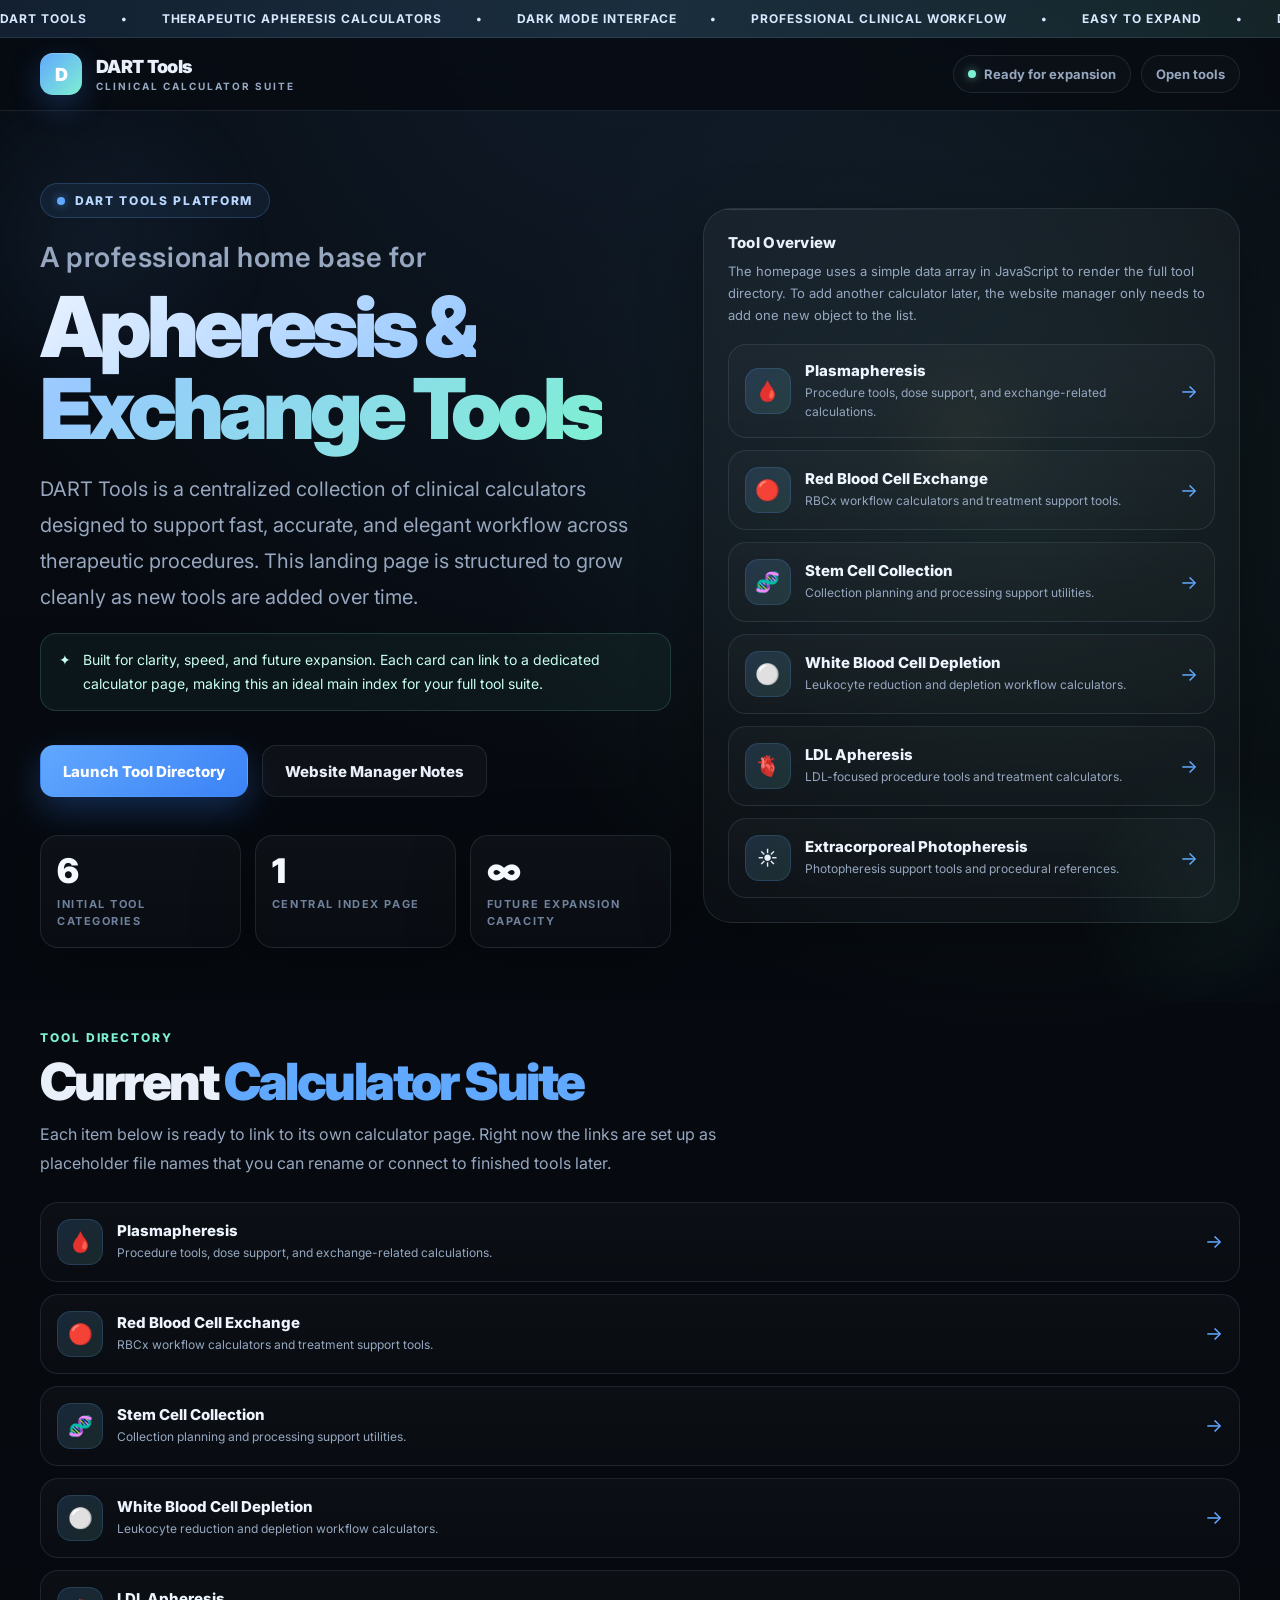
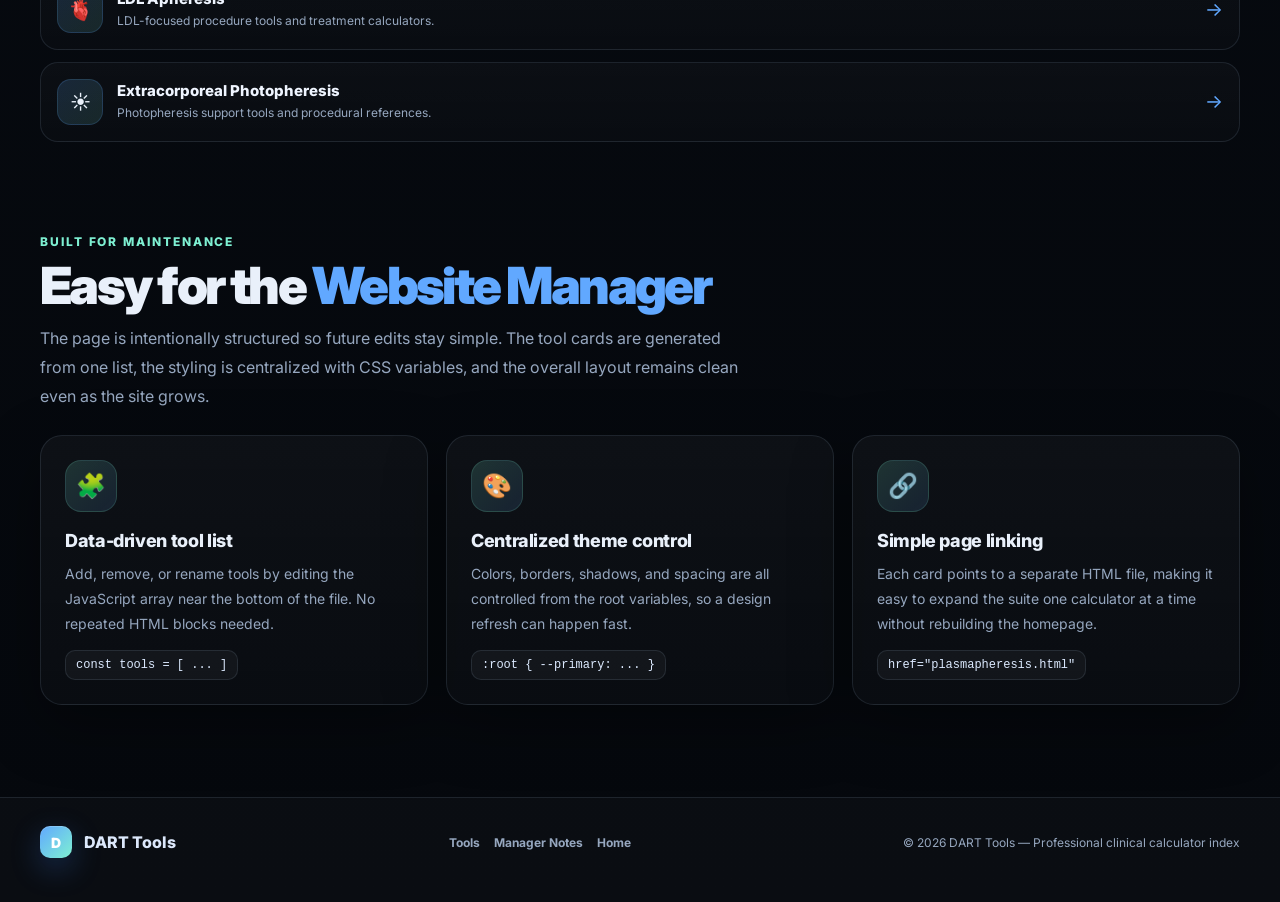
==== index.html @ 95e0b387 "Update index.html" ====
<!DOCTYPE html>
<html lang="en" data-theme="dark">
<head>
  <meta charset="UTF-8" />
  <meta name="viewport" content="width=device-width, initial-scale=1.0" />
  <title>DART Tools</title>
  <link rel="preconnect" href="https://fonts.googleapis.com">
  <link rel="preconnect" href="https://fonts.gstatic.com" crossorigin>
  <link href="https://fonts.googleapis.com/css2?family=Inter:wght@300;400;500;600;700;800;900&display=swap" rel="stylesheet">
  <style>
    :root{
      --bg:#070b11;
      --bg2:#0c121b;
      --bg3:#101926;
      --card:#111a27;
      --card2:#0f1722;
      --border:rgba(149, 173, 205, .14);
      --border-strong:rgba(122, 162, 255, .28);
      --text:#e9f0fa;
      --muted:#96a7bf;
      --muted-2:#6f819c;
      --primary:#61a8ff;
      --primary-2:#3b82f6;
      --accent:#7ef0d2;
      --accent-2:#3dd9b4;
      --gold:#cfa95f;
      --danger:#ff7c7c;
      --shadow:0 20px 60px rgba(0,0,0,.35);
      --radius:22px;
      --radius-sm:14px;
      --nav-bg:rgba(7,11,17,.78);
      --grid:rgba(255,255,255,.03);
    }

    *{box-sizing:border-box;margin:0;padding:0}
    html{scroll-behavior:smooth}
    body{
      font-family:'Inter',sans-serif;
      background:
        radial-gradient(circle at top, rgba(97,168,255,.10), transparent 30%),
        radial-gradient(circle at 80% 20%, rgba(126,240,210,.08), transparent 24%),
        linear-gradient(180deg, var(--bg), #05080d 100%);
      color:var(--text);
      -webkit-font-smoothing:antialiased;
      overflow-x:hidden;
    }

    body::before{
      content:"";
      position:fixed;
      inset:0;
      pointer-events:none;
      background:
        linear-gradient(var(--grid) 1px, transparent 1px),
        linear-gradient(90deg, var(--grid) 1px, transparent 1px);
      background-size:40px 40px;
      mask-image:linear-gradient(to bottom, rgba(0,0,0,.35), transparent 80%);
      opacity:.45;
    }

    a{text-decoration:none;color:inherit}
    .container{width:min(1200px, calc(100% - 40px)); margin:0 auto}

    .scroll-progress{
      position:fixed; top:0; left:0; right:0; height:3px; z-index:999;
      background:transparent;
    }
    .scroll-fill{
      height:100%; width:0%;
      background:linear-gradient(90deg, var(--accent), var(--primary), var(--gold));
      box-shadow:0 0 18px rgba(97,168,255,.45);
    }

    .ticker{
      position:relative;
      overflow:hidden;
      border-bottom:1px solid var(--border);
      background:linear-gradient(90deg, rgba(97,168,255,.12), rgba(126,240,210,.10));
    }
    .ticker-inner{
      display:flex;
      gap:34px;
      white-space:nowrap;
      padding:11px 0;
      width:max-content;
      animation:ticker 34s linear infinite;
      font-size:12px;
      font-weight:700;
      letter-spacing:.08em;
      text-transform:uppercase;
      color:#d8e8ff;
    }
    @keyframes ticker{
      from{transform:translateX(0)}
      to{transform:translateX(-50%)}
    }

    nav{
      position:sticky;
      top:0;
      z-index:200;
      backdrop-filter:blur(18px);
      background:var(--nav-bg);
      border-bottom:1px solid var(--border);
    }
    .nav-inner{
      min-height:72px;
      display:flex;
      align-items:center;
      justify-content:space-between;
      gap:20px;
    }
    .brand{
      display:flex;
      align-items:center;
      gap:14px;
    }
    .brand-mark{
      width:42px; height:42px;
      border-radius:13px;
      display:grid;
      place-items:center;
      font-size:18px;
      font-weight:900;
      color:white;
      background:
        linear-gradient(135deg, var(--primary), var(--accent));
      box-shadow:
        inset 0 1px 0 rgba(255,255,255,.2),
        0 10px 30px rgba(59,130,246,.28);
    }
    .brand-text{
      display:flex;
      flex-direction:column;
      gap:3px;
    }
    .brand-title{
      font-size:18px;
      font-weight:900;
      letter-spacing:-.03em;
    }
    .brand-sub{
      font-size:10px;
      text-transform:uppercase;
      letter-spacing:.20em;
      color:var(--muted);
      font-weight:700;
    }

    .nav-right{
      display:flex;
      align-items:center;
      gap:10px;
      flex-wrap:wrap;
      justify-content:flex-end;
    }
    .status-pill, .ghost-pill{
      display:inline-flex;
      align-items:center;
      gap:8px;
      padding:10px 14px;
      border-radius:999px;
      border:1px solid var(--border);
      background:rgba(255,255,255,.02);
      color:var(--muted);
      font-size:13px;
      font-weight:700;
    }
    .status-dot{
      width:8px; height:8px; border-radius:50%;
      background:var(--accent);
      box-shadow:0 0 10px rgba(126,240,210,.6);
      animation:pulse 2s infinite;
    }
    @keyframes pulse{
      0%,100%{transform:scale(1); opacity:1}
      50%{transform:scale(.75); opacity:.5}
    }

    .hero{
      position:relative;
      min-height:calc(100vh - 76px);
      display:flex;
      align-items:center;
      padding:72px 0 54px;
      overflow:hidden;
    }

    .orbs{
      position:absolute;
      inset:0;
      pointer-events:none;
      overflow:hidden;
    }
    .orb{
      position:absolute;
      border-radius:50%;
      filter:blur(10px);
      opacity:.36;
      animation:float 10s ease-in-out infinite;
    }
    .orb-1{
      width:380px;height:380px;
      background:radial-gradient(circle, rgba(97,168,255,.22), transparent 68%);
      top:-60px; left:-100px;
    }
    .orb-2{
      width:300px;height:300px;
      background:radial-gradient(circle, rgba(126,240,210,.18), transparent 70%);
      bottom:-50px; right:-80px;
      animation-delay:-2s;
    }
    .orb-3{
      width:220px;height:220px;
      background:radial-gradient(circle, rgba(207,169,95,.16), transparent 70%);
      top:24%; right:16%;
      animation-delay:-4s;
    }
    @keyframes float{
      0%,100%{transform:translateY(0) translateX(0)}
      50%{transform:translateY(-18px) translateX(10px)}
    }

    .hero-grid{
      position:relative;
      z-index:1;
      display:grid;
      grid-template-columns:1.08fr .92fr;
      gap:32px;
      align-items:center;
    }

    .eyebrow{
      display:inline-flex;
      align-items:center;
      gap:10px;
      padding:9px 16px;
      border-radius:999px;
      border:1px solid rgba(97,168,255,.22);
      background:rgba(97,168,255,.08);
      color:#bad7ff;
      font-size:12px;
      font-weight:800;
      text-transform:uppercase;
      letter-spacing:.14em;
      margin-bottom:24px;
    }
    .eyebrow::before{
      content:"";
      width:8px;height:8px;border-radius:50%;
      background:var(--primary);
      box-shadow:0 0 10px rgba(97,168,255,.55);
    }

    h1{
      font-size:clamp(42px, 8vw, 84px);
      line-height:.97;
      letter-spacing:-.06em;
      font-weight:900;
      margin-bottom:22px;
    }
    h1 .thin{
      display:block;
      font-size:.33em;
      line-height:1.1;
      color:var(--muted);
      letter-spacing:.02em;
      font-weight:600;
      margin-bottom:14px;
    }
    h1 .accent{
      background:linear-gradient(135deg, #eaf3ff 0%, #99c9ff 45%, #7ef0d2 100%);
      -webkit-background-clip:text;
      background-clip:text;
      color:transparent;
    }

    .hero-sub{
      max-width:700px;
      font-size:clamp(16px, 2vw, 20px);
      line-height:1.8;
      color:var(--muted);
      margin-bottom:18px;
    }
    .hero-note{
      max-width:700px;
      display:inline-flex;
      gap:12px;
      align-items:flex-start;
      padding:14px 18px;
      border-radius:16px;
      border:1px solid rgba(126,240,210,.16);
      background:rgba(126,240,210,.05);
      color:#c9fff0;
      font-size:14px;
      line-height:1.7;
      margin-bottom:34px;
    }

    .cta-row{
      display:flex;
      gap:14px;
      flex-wrap:wrap;
      margin-bottom:38px;
    }
    .btn{
      display:inline-flex;
      align-items:center;
      justify-content:center;
      gap:10px;
      min-height:52px;
      padding:0 22px;
      border-radius:14px;
      border:1px solid transparent;
      font-weight:800;
      font-size:15px;
      transition:transform .22s ease, box-shadow .22s ease, border-color .22s ease, background .22s ease, color .22s ease;
    }
    .btn:hover{transform:translateY(-2px)}
    .btn-primary{
      color:white;
      background:linear-gradient(135deg, var(--primary), var(--primary-2));
      box-shadow:0 14px 34px rgba(59,130,246,.28);
    }
    .btn-primary:hover{box-shadow:0 18px 40px rgba(59,130,246,.38)}
    .btn-secondary{
      color:var(--text);
      background:rgba(255,255,255,.03);
      border-color:var(--border);
    }
    .btn-secondary:hover{
      border-color:var(--border-strong);
      color:#d7e6ff;
    }

    .hero-stats{
      display:grid;
      grid-template-columns:repeat(3, 1fr);
      gap:14px;
      max-width:760px;
    }
    .stat{
      background:linear-gradient(180deg, rgba(255,255,255,.03), rgba(255,255,255,.015));
      border:1px solid var(--border);
      border-radius:18px;
      padding:18px 16px;
      box-shadow:var(--shadow);
    }
    .stat-value{
      font-size:clamp(24px, 3vw, 34px);
      line-height:1;
      font-weight:900;
      color:#f4f8ff;
      letter-spacing:-.05em;
      margin-bottom:8px;
    }
    .stat-label{
      font-size:11px;
      text-transform:uppercase;
      letter-spacing:.14em;
      color:var(--muted-2);
      line-height:1.5;
      font-weight:700;
    }

    .panel{
      position:relative;
      background:linear-gradient(180deg, rgba(255,255,255,.04), rgba(255,255,255,.02));
      border:1px solid var(--border);
      border-radius:28px;
      padding:24px;
      box-shadow:var(--shadow);
      overflow:hidden;
    }
    .panel::before{
      content:"";
      position:absolute;
      inset:0 auto auto 0;
      width:100%;
      height:1px;
      background:linear-gradient(90deg, rgba(255,255,255,.14), transparent 60%);
    }
    .panel-title{
      font-size:15px;
      font-weight:800;
      letter-spacing:.02em;
      margin-bottom:8px;
    }
    .panel-sub{
      font-size:13px;
      color:var(--muted);
      line-height:1.7;
      margin-bottom:18px;
    }

    .tool-list{
      display:grid;
      gap:12px;
      margin-top:12px;
    }
    .tool-item{
      display:flex;
      align-items:center;
      justify-content:space-between;
      gap:14px;
      padding:16px 16px;
      border-radius:18px;
      background:linear-gradient(180deg, rgba(255,255,255,.028), rgba(255,255,255,.014));
      border:1px solid var(--border);
      transition:transform .22s ease, border-color .22s ease, background .22s ease, box-shadow .22s ease;
    }
    .tool-item:hover{
      transform:translateY(-2px);
      border-color:rgba(97,168,255,.34);
      background:linear-gradient(180deg, rgba(97,168,255,.09), rgba(255,255,255,.02));
      box-shadow:0 18px 38px rgba(0,0,0,.22);
    }
    .tool-left{
      display:flex;
      align-items:center;
      gap:14px;
      min-width:0;
    }
    .tool-icon{
      width:46px;height:46px;border-radius:14px;
      display:grid;place-items:center;
      flex-shrink:0;
      font-size:20px;
      background:linear-gradient(135deg, rgba(97,168,255,.16), rgba(126,240,210,.12));
      border:1px solid rgba(97,168,255,.18);
    }
    .tool-text{
      min-width:0;
    }
    .tool-title{
      font-size:15px;
      font-weight:800;
      color:#eff5ff;
      margin-bottom:4px;
      white-space:nowrap;
      overflow:hidden;
      text-overflow:ellipsis;
    }
    .tool-meta{
      font-size:12px;
      color:var(--muted);
      line-height:1.55;
    }
    .tool-arrow{
      flex-shrink:0;
      font-size:19px;
      color:var(--primary);
      transition:transform .2s ease;
    }
    .tool-item:hover .tool-arrow{transform:translateX(4px)}

    .section{
      padding:28px 0 92px;
    }
    .section-head{
      display:flex;
      justify-content:space-between;
      align-items:end;
      gap:20px;
      margin-bottom:24px;
      flex-wrap:wrap;
    }
    .section-kicker{
      font-size:12px;
      text-transform:uppercase;
      letter-spacing:.16em;
      color:var(--accent);
      font-weight:800;
      margin-bottom:10px;
    }
    .section-title{
      font-size:clamp(28px, 4vw, 52px);
      line-height:1.04;
      letter-spacing:-.05em;
      font-weight:900;
    }
    .section-title span{
      color:var(--primary);
    }
    .section-desc{
      max-width:700px;
      font-size:16px;
      line-height:1.8;
      color:var(--muted);
      margin-top:12px;
    }

    .manager-grid{
      display:grid;
      grid-template-columns:1fr 1fr 1fr;
      gap:18px;
      margin-top:24px;
    }
    .manager-card{
      padding:24px;
      background:linear-gradient(180deg, rgba(255,255,255,.035), rgba(255,255,255,.02));
      border:1px solid var(--border);
      border-radius:22px;
      box-shadow:var(--shadow);
      transition:transform .22s ease, border-color .22s ease;
    }
    .manager-card:hover{
      transform:translateY(-4px);
      border-color:rgba(126,240,210,.24);
    }
    .manager-icon{
      width:52px;height:52px;border-radius:16px;
      display:grid;place-items:center;
      font-size:24px;
      margin-bottom:18px;
      background:linear-gradient(135deg, rgba(126,240,210,.16), rgba(97,168,255,.12));
      border:1px solid rgba(126,240,210,.15);
    }
    .manager-card h3{
      font-size:18px;
      font-weight:800;
      letter-spacing:-.02em;
      margin-bottom:10px;
    }
    .manager-card p{
      color:var(--muted);
      font-size:14px;
      line-height:1.8;
    }
    .manager-card code{
      display:inline-block;
      margin-top:14px;
      padding:7px 10px;
      border-radius:10px;
      background:rgba(255,255,255,.04);
      border:1px solid var(--border);
      color:#dceaff;
      font-size:12px;
      font-family:ui-monospace, SFMono-Regular, Menlo, Monaco, Consolas, monospace;
    }

    .footer-wrap{
      border-top:1px solid var(--border);
      background:rgba(255,255,255,.02);
    }
    footer{
      padding:28px 0 44px;
      display:flex;
      align-items:center;
      justify-content:space-between;
      gap:18px;
      flex-wrap:wrap;
    }
    .footer-left{
      display:flex;
      align-items:center;
      gap:12px;
      color:#dce8fb;
      font-weight:800;
    }
    .footer-copy{
      font-size:12px;
      color:var(--muted);
    }
    .footer-links{
      display:flex;
      gap:14px;
      flex-wrap:wrap;
    }
    .footer-links a{
      color:var(--muted);
      font-size:12px;
      font-weight:700;
      transition:color .2s ease;
    }
    .footer-links a:hover{color:var(--text)}

    .reveal{
      opacity:0;
      transform:translateY(18px);
      transition:opacity .7s ease, transform .7s ease;
    }
    .reveal.visible{
      opacity:1;
      transform:translateY(0);
    }

    @media (max-width: 980px){
      .hero-grid{grid-template-columns:1fr}
      .manager-grid{grid-template-columns:1fr}
    }
    @media (max-width: 760px){
      .container{width:min(1200px, calc(100% - 24px))}
      .nav-inner{min-height:68px}
      .hero{padding-top:48px}
      .hero-stats{grid-template-columns:1fr}
      .status-pill,.ghost-pill{padding:8px 11px;font-size:12px}
      .panel{padding:18px}
      .tool-item{padding:14px}
      .tool-title{white-space:normal}
    }
  </style>
</head>
<body>
  <div class="scroll-progress"><div class="scroll-fill" id="scrollFill"></div></div>

  <div class="ticker" aria-hidden="true">
    <div class="ticker-inner">
      <span>DART TOOLS</span><span>•</span>
      <span>THERAPEUTIC APHERESIS CALCULATORS</span><span>•</span>
      <span>DARK MODE INTERFACE</span><span>•</span>
      <span>PROFESSIONAL CLINICAL WORKFLOW</span><span>•</span>
      <span>EASY TO EXPAND</span><span>•</span>
      <span>DART TOOLS</span><span>•</span>
      <span>THERAPEUTIC APHERESIS CALCULATORS</span><span>•</span>
      <span>DARK MODE INTERFACE</span><span>•</span>
      <span>PROFESSIONAL CLINICAL WORKFLOW</span><span>•</span>
      <span>EASY TO EXPAND</span><span>•</span>
    </div>
  </div>

  <nav>
    <div class="container nav-inner">
      <a class="brand" href="index.html">
        <div class="brand-mark">D</div>
        <div class="brand-text">
          <div class="brand-title">DART Tools</div>
          <div class="brand-sub">Clinical calculator suite</div>
        </div>
      </a>

      <div class="nav-right">
        <div class="status-pill">
          <span class="status-dot"></span>
          <span>Ready for expansion</span>
        </div>
        <a class="ghost-pill" href="#tool-directory">Open tools</a>
      </div>
    </div>
  </nav>

  <section class="hero">
    <div class="orbs">
      <div class="orb orb-1"></div>
      <div class="orb orb-2"></div>
      <div class="orb orb-3"></div>
    </div>

    <div class="container hero-grid">
      <div class="hero-copy reveal">
        <div class="eyebrow">DART Tools Platform</div>

        <h1>
          <span class="thin">A professional home base for</span>
          <span class="accent">Apheresis &amp; Exchange Tools</span>
        </h1>

        <p class="hero-sub">
          DART Tools is a centralized collection of clinical calculators designed to support fast, accurate, and elegant workflow across therapeutic procedures. This landing page is structured to grow cleanly as new tools are added over time.
        </p>

        <div class="hero-note">
          <span>✦</span>
          <span>Built for clarity, speed, and future expansion. Each card can link to a dedicated calculator page, making this an ideal main index for your full tool suite.</span>
        </div>

        <div class="cta-row">
          <a href="#tool-directory" class="btn btn-primary">Launch Tool Directory</a>
          <a href="#manager-notes" class="btn btn-secondary">Website Manager Notes</a>
        </div>

        <div class="hero-stats">
          <div class="stat">
            <div class="stat-value">6</div>
            <div class="stat-label">Initial tool categories</div>
          </div>
          <div class="stat">
            <div class="stat-value">1</div>
            <div class="stat-label">Central index page</div>
          </div>
          <div class="stat">
            <div class="stat-value">∞</div>
            <div class="stat-label">Future expansion capacity</div>
          </div>
        </div>
      </div>

      <aside class="panel reveal">
        <div class="panel-title">Tool Overview</div>
        <div class="panel-sub">
          The homepage uses a simple data array in JavaScript to render the full tool directory. To add another calculator later, the website manager only needs to add one new object to the list.
        </div>

        <div class="tool-list" id="heroToolList">
          <!-- populated by JS -->
        </div>
      </aside>
    </div>
  </section>

  <section class="section" id="tool-directory">
    <div class="container">
      <div class="section-head reveal">
        <div>
          <div class="section-kicker">Tool directory</div>
          <h2 class="section-title">Current <span>Calculator Suite</span></h2>
          <p class="section-desc">
            Each item below is ready to link to its own calculator page. Right now the links are set up as placeholder file names that you can rename or connect to finished tools later.
          </p>
        </div>
      </div>

      <div class="tool-list reveal" id="mainToolList">
        <!-- populated by JS -->
      </div>
    </div>
  </section>

  <section class="section" id="manager-notes" style="padding-top:0;">
    <div class="container">
      <div class="section-head reveal">
        <div>
          <div class="section-kicker">Built for maintenance</div>
          <h2 class="section-title">Easy for the <span>Website Manager</span></h2>
          <p class="section-desc">
            The page is intentionally structured so future edits stay simple. The tool cards are generated from one list, the styling is centralized with CSS variables, and the overall layout remains clean even as the site grows.
          </p>
        </div>
      </div>

      <div class="manager-grid">
        <div class="manager-card reveal">
          <div class="manager-icon">🧩</div>
          <h3>Data-driven tool list</h3>
          <p>Add, remove, or rename tools by editing the JavaScript array near the bottom of the file. No repeated HTML blocks needed.</p>
          <code>const tools = [ ... ]</code>
        </div>

        <div class="manager-card reveal">
          <div class="manager-icon">🎨</div>
          <h3>Centralized theme control</h3>
          <p>Colors, borders, shadows, and spacing are all controlled from the root variables, so a design refresh can happen fast.</p>
          <code>:root { --primary: ... }</code>
        </div>

        <div class="manager-card reveal">
          <div class="manager-icon">🔗</div>
          <h3>Simple page linking</h3>
          <p>Each card points to a separate HTML file, making it easy to expand the suite one calculator at a time without rebuilding the homepage.</p>
          <code>href="plasmapheresis.html"</code>
        </div>
      </div>
    </div>
  </section>

  <div class="footer-wrap">
    <div class="container">
      <footer>
        <div class="footer-left">
          <div class="brand-mark" style="width:32px;height:32px;border-radius:10px;font-size:14px;">D</div>
          <span>DART Tools</span>
        </div>
        <div class="footer-links">
          <a href="#tool-directory">Tools</a>
          <a href="#manager-notes">Manager Notes</a>
          <a href="index.html">Home</a>
        </div>
        <div class="footer-copy">© 2026 DART Tools — Professional clinical calculator index</div>
      </footer>
    </div>
  </div>

  <script>
    const tools = [
      {
        title: "Plasmapheresis",
        description: "Procedure tools, dose support, and exchange-related calculations.",
        href: "plasmapheresis.html",
        icon: "🩸"
      },
      {
        title: "Red Blood Cell Exchange",
        description: "RBCx workflow calculators and treatment support tools.",
        href: "red-blood-cell-exchange.html",
        icon: "🔴"
      },
      {
        title: "Stem Cell Collection",
        description: "Collection planning and processing support utilities.",
        href: "stem-cell-collection.html",
        icon: "🧬"
      },
      {
        title: "White Blood Cell Depletion",
        description: "Leukocyte reduction and depletion workflow calculators.",
        href: "white-blood-cell-depletion.html",
        icon: "⚪"
      },
      {
        title: "LDL Apheresis",
        description: "LDL-focused procedure tools and treatment calculators.",
        href: "ldl-apheresis.html",
        icon: "🫀"
      },
      {
        title: "Extracorporeal Photopheresis",
        description: "Photopheresis support tools and procedural references.",
        href: "extracorporeal-photopheresis.html",
        icon: "☀️"
      }
    ];

    function createToolCard(tool){
      const a = document.createElement('a');
      a.className = 'tool-item';
      a.href = tool.href;
      a.innerHTML = `
        <div class="tool-left">
          <div class="tool-icon">${tool.icon}</div>
          <div class="tool-text">
            <div class="tool-title">${tool.title}</div>
            <div class="tool-meta">${tool.description}</div>
          </div>
        </div>
        <div class="tool-arrow">→</div>
      `;
      return a;
    }

    const heroToolList = document.getElementById('heroToolList');
    const mainToolList = document.getElementById('mainToolList');

    tools.forEach(tool => {
      heroToolList.appendChild(createToolCard(tool));
      mainToolList.appendChild(createToolCard(tool));
    });

    window.addEventListener('scroll', () => {
      const d = document.documentElement;
      const pct = (d.scrollTop / (d.scrollHeight - d.clientHeight)) * 100;
      document.getElementById('scrollFill').style.width = pct + '%';
    }, { passive:true });

    const observer = new IntersectionObserver((entries) => {
      entries.forEach(entry => {
        if(entry.isIntersecting){
          entry.target.classList.add('visible');
        }
      });
    }, { threshold: 0.08 });

    document.querySelectorAll('.reveal').forEach(el => observer.observe(el));
  </script>
</body>
</html>
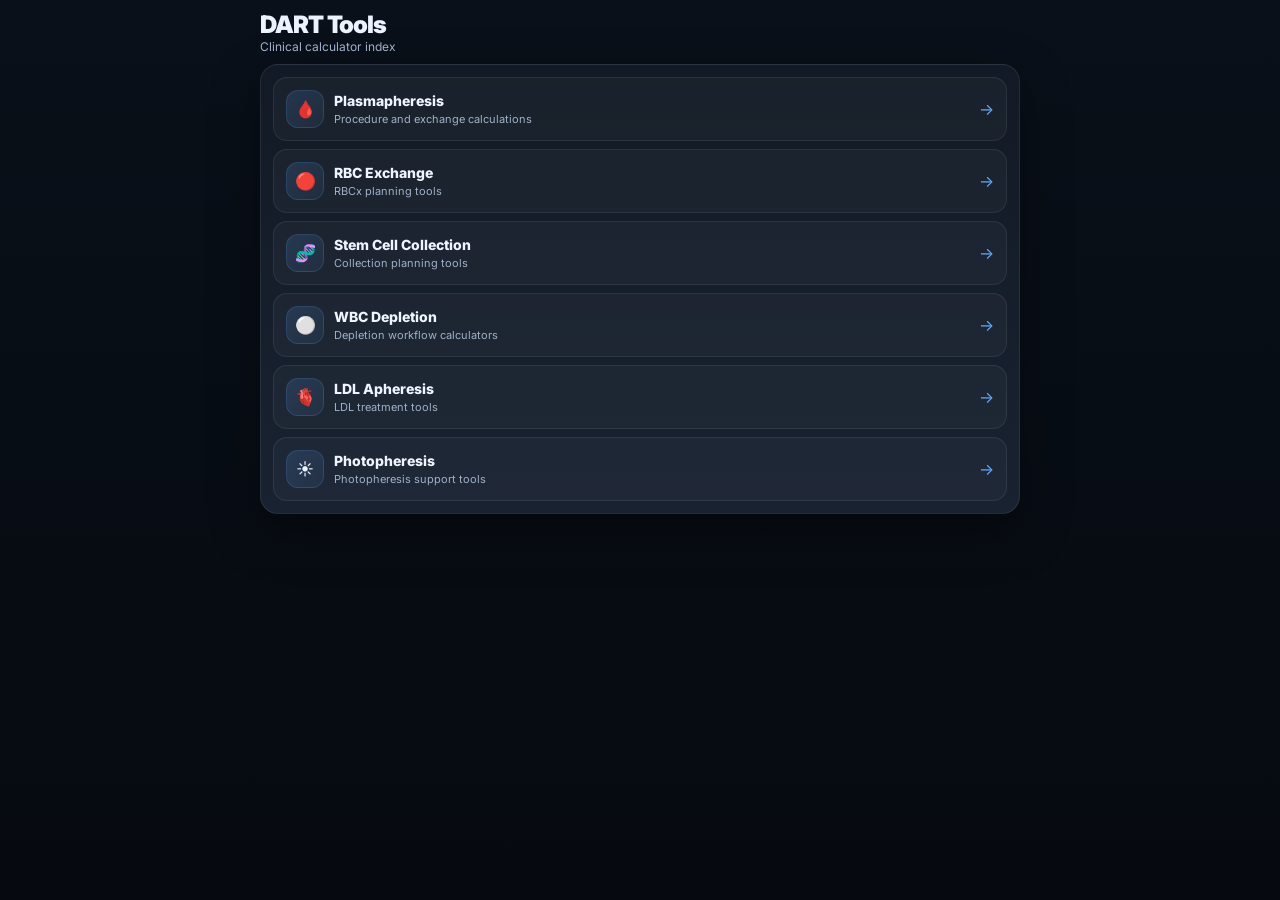
==== commit a38f6ba2: "Update index.html" ====
--- a/index.html
+++ b/index.html
@@ -6,805 +6,175 @@
   <title>DART Tools</title>
   <link rel="preconnect" href="https://fonts.googleapis.com">
   <link rel="preconnect" href="https://fonts.gstatic.com" crossorigin>
-  <link href="https://fonts.googleapis.com/css2?family=Inter:wght@300;400;500;600;700;800;900&display=swap" rel="stylesheet">
+  <link href="https://fonts.googleapis.com/css2?family=Inter:wght@400;500;600;700;800&display=swap" rel="stylesheet">
   <style>
     :root{
-      --bg:#070b11;
-      --bg2:#0c121b;
-      --bg3:#101926;
-      --card:#111a27;
-      --card2:#0f1722;
-      --border:rgba(149, 173, 205, .14);
-      --border-strong:rgba(122, 162, 255, .28);
-      --text:#e9f0fa;
-      --muted:#96a7bf;
-      --muted-2:#6f819c;
-      --primary:#61a8ff;
-      --primary-2:#3b82f6;
-      --accent:#7ef0d2;
-      --accent-2:#3dd9b4;
-      --gold:#cfa95f;
-      --danger:#ff7c7c;
-      --shadow:0 20px 60px rgba(0,0,0,.35);
-      --radius:22px;
-      --radius-sm:14px;
-      --nav-bg:rgba(7,11,17,.78);
-      --grid:rgba(255,255,255,.03);
-    }
-
+      --bg:#0a0f17;
+      --panel:#121a25;
+      --panel-2:#182231;
+      --border:rgba(255,255,255,.08);
+      --text:#ecf3ff;
+      --muted:#9fb0c8;
+      --primary:#5ea8ff;
+      --shadow:0 18px 50px rgba(0,0,0,.35);
+    }
     *{box-sizing:border-box;margin:0;padding:0}
-    html{scroll-behavior:smooth}
     body{
       font-family:'Inter',sans-serif;
-      background:
-        radial-gradient(circle at top, rgba(97,168,255,.10), transparent 30%),
-        radial-gradient(circle at 80% 20%, rgba(126,240,210,.08), transparent 24%),
-        linear-gradient(180deg, var(--bg), #05080d 100%);
+      background:linear-gradient(180deg,#091019 0%, #060a10 100%);
       color:var(--text);
+      min-height:100vh;
+      padding:12px;
       -webkit-font-smoothing:antialiased;
-      overflow-x:hidden;
-    }
-
-    body::before{
-      content:"";
-      position:fixed;
-      inset:0;
-      pointer-events:none;
-      background:
-        linear-gradient(var(--grid) 1px, transparent 1px),
-        linear-gradient(90deg, var(--grid) 1px, transparent 1px);
-      background-size:40px 40px;
-      mask-image:linear-gradient(to bottom, rgba(0,0,0,.35), transparent 80%);
-      opacity:.45;
-    }
-
+    }
     a{text-decoration:none;color:inherit}
-    .container{width:min(1200px, calc(100% - 40px)); margin:0 auto}
-
-    .scroll-progress{
-      position:fixed; top:0; left:0; right:0; height:3px; z-index:999;
-      background:transparent;
-    }
-    .scroll-fill{
-      height:100%; width:0%;
-      background:linear-gradient(90deg, var(--accent), var(--primary), var(--gold));
-      box-shadow:0 0 18px rgba(97,168,255,.45);
-    }
-
-    .ticker{
-      position:relative;
-      overflow:hidden;
-      border-bottom:1px solid var(--border);
-      background:linear-gradient(90deg, rgba(97,168,255,.12), rgba(126,240,210,.10));
-    }
-    .ticker-inner{
-      display:flex;
-      gap:34px;
-      white-space:nowrap;
-      padding:11px 0;
-      width:max-content;
-      animation:ticker 34s linear infinite;
+    .wrap{
+      max-width:760px;
+      margin:0 auto;
+    }
+    .top{
+      margin-bottom:10px;
+    }
+    .title{
+      font-size:24px;
+      font-weight:900;
+      letter-spacing:-.04em;
+      line-height:1.05;
+    }
+    .sub{
+      margin-top:2px;
+      color:var(--muted);
       font-size:12px;
-      font-weight:700;
-      letter-spacing:.08em;
-      text-transform:uppercase;
-      color:#d8e8ff;
-    }
-    @keyframes ticker{
-      from{transform:translateX(0)}
-      to{transform:translateX(-50%)}
-    }
-
-    nav{
-      position:sticky;
-      top:0;
-      z-index:200;
-      backdrop-filter:blur(18px);
-      background:var(--nav-bg);
-      border-bottom:1px solid var(--border);
-    }
-    .nav-inner{
-      min-height:72px;
-      display:flex;
-      align-items:center;
-      justify-content:space-between;
-      gap:20px;
-    }
-    .brand{
-      display:flex;
-      align-items:center;
-      gap:14px;
-    }
-    .brand-mark{
-      width:42px; height:42px;
-      border-radius:13px;
-      display:grid;
-      place-items:center;
-      font-size:18px;
-      font-weight:900;
-      color:white;
-      background:
-        linear-gradient(135deg, var(--primary), var(--accent));
-      box-shadow:
-        inset 0 1px 0 rgba(255,255,255,.2),
-        0 10px 30px rgba(59,130,246,.28);
-    }
-    .brand-text{
-      display:flex;
-      flex-direction:column;
-      gap:3px;
-    }
-    .brand-title{
-      font-size:18px;
-      font-weight:900;
-      letter-spacing:-.03em;
-    }
-    .brand-sub{
-      font-size:10px;
-      text-transform:uppercase;
-      letter-spacing:.20em;
-      color:var(--muted);
-      font-weight:700;
-    }
-
-    .nav-right{
-      display:flex;
-      align-items:center;
-      gap:10px;
-      flex-wrap:wrap;
-      justify-content:flex-end;
-    }
-    .status-pill, .ghost-pill{
-      display:inline-flex;
-      align-items:center;
-      gap:8px;
-      padding:10px 14px;
-      border-radius:999px;
-      border:1px solid var(--border);
-      background:rgba(255,255,255,.02);
-      color:var(--muted);
-      font-size:13px;
-      font-weight:700;
-    }
-    .status-dot{
-      width:8px; height:8px; border-radius:50%;
-      background:var(--accent);
-      box-shadow:0 0 10px rgba(126,240,210,.6);
-      animation:pulse 2s infinite;
-    }
-    @keyframes pulse{
-      0%,100%{transform:scale(1); opacity:1}
-      50%{transform:scale(.75); opacity:.5}
-    }
-
-    .hero{
-      position:relative;
-      min-height:calc(100vh - 76px);
-      display:flex;
-      align-items:center;
-      padding:72px 0 54px;
-      overflow:hidden;
-    }
-
-    .orbs{
-      position:absolute;
-      inset:0;
-      pointer-events:none;
-      overflow:hidden;
-    }
-    .orb{
-      position:absolute;
-      border-radius:50%;
-      filter:blur(10px);
-      opacity:.36;
-      animation:float 10s ease-in-out infinite;
-    }
-    .orb-1{
-      width:380px;height:380px;
-      background:radial-gradient(circle, rgba(97,168,255,.22), transparent 68%);
-      top:-60px; left:-100px;
-    }
-    .orb-2{
-      width:300px;height:300px;
-      background:radial-gradient(circle, rgba(126,240,210,.18), transparent 70%);
-      bottom:-50px; right:-80px;
-      animation-delay:-2s;
-    }
-    .orb-3{
-      width:220px;height:220px;
-      background:radial-gradient(circle, rgba(207,169,95,.16), transparent 70%);
-      top:24%; right:16%;
-      animation-delay:-4s;
-    }
-    @keyframes float{
-      0%,100%{transform:translateY(0) translateX(0)}
-      50%{transform:translateY(-18px) translateX(10px)}
-    }
-
-    .hero-grid{
-      position:relative;
-      z-index:1;
-      display:grid;
-      grid-template-columns:1.08fr .92fr;
-      gap:32px;
-      align-items:center;
-    }
-
-    .eyebrow{
-      display:inline-flex;
-      align-items:center;
-      gap:10px;
-      padding:9px 16px;
-      border-radius:999px;
-      border:1px solid rgba(97,168,255,.22);
-      background:rgba(97,168,255,.08);
-      color:#bad7ff;
-      font-size:12px;
-      font-weight:800;
-      text-transform:uppercase;
-      letter-spacing:.14em;
-      margin-bottom:24px;
-    }
-    .eyebrow::before{
-      content:"";
-      width:8px;height:8px;border-radius:50%;
-      background:var(--primary);
-      box-shadow:0 0 10px rgba(97,168,255,.55);
-    }
-
-    h1{
-      font-size:clamp(42px, 8vw, 84px);
-      line-height:.97;
-      letter-spacing:-.06em;
-      font-weight:900;
-      margin-bottom:22px;
-    }
-    h1 .thin{
-      display:block;
-      font-size:.33em;
-      line-height:1.1;
-      color:var(--muted);
-      letter-spacing:.02em;
-      font-weight:600;
-      margin-bottom:14px;
-    }
-    h1 .accent{
-      background:linear-gradient(135deg, #eaf3ff 0%, #99c9ff 45%, #7ef0d2 100%);
-      -webkit-background-clip:text;
-      background-clip:text;
-      color:transparent;
-    }
-
-    .hero-sub{
-      max-width:700px;
-      font-size:clamp(16px, 2vw, 20px);
-      line-height:1.8;
-      color:var(--muted);
-      margin-bottom:18px;
-    }
-    .hero-note{
-      max-width:700px;
-      display:inline-flex;
-      gap:12px;
-      align-items:flex-start;
-      padding:14px 18px;
-      border-radius:16px;
-      border:1px solid rgba(126,240,210,.16);
-      background:rgba(126,240,210,.05);
-      color:#c9fff0;
-      font-size:14px;
-      line-height:1.7;
-      margin-bottom:34px;
-    }
-
-    .cta-row{
-      display:flex;
-      gap:14px;
-      flex-wrap:wrap;
-      margin-bottom:38px;
-    }
-    .btn{
-      display:inline-flex;
-      align-items:center;
-      justify-content:center;
-      gap:10px;
-      min-height:52px;
-      padding:0 22px;
-      border-radius:14px;
-      border:1px solid transparent;
-      font-weight:800;
-      font-size:15px;
-      transition:transform .22s ease, box-shadow .22s ease, border-color .22s ease, background .22s ease, color .22s ease;
-    }
-    .btn:hover{transform:translateY(-2px)}
-    .btn-primary{
-      color:white;
-      background:linear-gradient(135deg, var(--primary), var(--primary-2));
-      box-shadow:0 14px 34px rgba(59,130,246,.28);
-    }
-    .btn-primary:hover{box-shadow:0 18px 40px rgba(59,130,246,.38)}
-    .btn-secondary{
-      color:var(--text);
-      background:rgba(255,255,255,.03);
-      border-color:var(--border);
-    }
-    .btn-secondary:hover{
-      border-color:var(--border-strong);
-      color:#d7e6ff;
-    }
-
-    .hero-stats{
-      display:grid;
-      grid-template-columns:repeat(3, 1fr);
-      gap:14px;
-      max-width:760px;
-    }
-    .stat{
-      background:linear-gradient(180deg, rgba(255,255,255,.03), rgba(255,255,255,.015));
+    }
+    .panel{
+      background:linear-gradient(180deg,var(--panel),var(--panel-2));
       border:1px solid var(--border);
       border-radius:18px;
-      padding:18px 16px;
+      padding:12px;
       box-shadow:var(--shadow);
     }
-    .stat-value{
-      font-size:clamp(24px, 3vw, 34px);
-      line-height:1;
-      font-weight:900;
-      color:#f4f8ff;
-      letter-spacing:-.05em;
-      margin-bottom:8px;
-    }
-    .stat-label{
-      font-size:11px;
-      text-transform:uppercase;
-      letter-spacing:.14em;
-      color:var(--muted-2);
-      line-height:1.5;
-      font-weight:700;
-    }
-
-    .panel{
-      position:relative;
-      background:linear-gradient(180deg, rgba(255,255,255,.04), rgba(255,255,255,.02));
-      border:1px solid var(--border);
-      border-radius:28px;
-      padding:24px;
-      box-shadow:var(--shadow);
-      overflow:hidden;
-    }
-    .panel::before{
-      content:"";
-      position:absolute;
-      inset:0 auto auto 0;
-      width:100%;
-      height:1px;
-      background:linear-gradient(90deg, rgba(255,255,255,.14), transparent 60%);
-    }
-    .panel-title{
-      font-size:15px;
-      font-weight:800;
-      letter-spacing:.02em;
-      margin-bottom:8px;
-    }
-    .panel-sub{
-      font-size:13px;
-      color:var(--muted);
-      line-height:1.7;
-      margin-bottom:18px;
-    }
-
     .tool-list{
       display:grid;
-      gap:12px;
-      margin-top:12px;
+      gap:8px;
     }
     .tool-item{
       display:flex;
       align-items:center;
       justify-content:space-between;
-      gap:14px;
-      padding:16px 16px;
-      border-radius:18px;
-      background:linear-gradient(180deg, rgba(255,255,255,.028), rgba(255,255,255,.014));
+      gap:12px;
+      padding:12px;
+      border-radius:14px;
+      background:rgba(255,255,255,.03);
       border:1px solid var(--border);
-      transition:transform .22s ease, border-color .22s ease, background .22s ease, box-shadow .22s ease;
+      transition:transform .15s ease, border-color .15s ease, background .15s ease;
     }
     .tool-item:hover{
-      transform:translateY(-2px);
-      border-color:rgba(97,168,255,.34);
-      background:linear-gradient(180deg, rgba(97,168,255,.09), rgba(255,255,255,.02));
-      box-shadow:0 18px 38px rgba(0,0,0,.22);
+      transform:translateY(-1px);
+      border-color:rgba(94,168,255,.35);
+      background:rgba(94,168,255,.08);
     }
     .tool-left{
       display:flex;
       align-items:center;
-      gap:14px;
+      gap:10px;
       min-width:0;
     }
     .tool-icon{
-      width:46px;height:46px;border-radius:14px;
-      display:grid;place-items:center;
+      width:38px;
+      height:38px;
+      border-radius:12px;
+      display:grid;
+      place-items:center;
       flex-shrink:0;
-      font-size:20px;
-      background:linear-gradient(135deg, rgba(97,168,255,.16), rgba(126,240,210,.12));
-      border:1px solid rgba(97,168,255,.18);
+      font-size:17px;
+      background:linear-gradient(135deg, rgba(94,168,255,.16), rgba(94,168,255,.08));
+      border:1px solid rgba(94,168,255,.18);
     }
     .tool-text{
       min-width:0;
     }
     .tool-title{
-      font-size:15px;
+      font-size:14px;
       font-weight:800;
       color:#eff5ff;
-      margin-bottom:4px;
-      white-space:nowrap;
-      overflow:hidden;
-      text-overflow:ellipsis;
+      line-height:1.25;
     }
     .tool-meta{
-      font-size:12px;
+      font-size:11px;
       color:var(--muted);
-      line-height:1.55;
+      line-height:1.35;
+      margin-top:2px;
     }
     .tool-arrow{
       flex-shrink:0;
-      font-size:19px;
+      font-size:16px;
       color:var(--primary);
-      transition:transform .2s ease;
-    }
-    .tool-item:hover .tool-arrow{transform:translateX(4px)}
-
-    .section{
-      padding:28px 0 92px;
-    }
-    .section-head{
-      display:flex;
-      justify-content:space-between;
-      align-items:end;
-      gap:20px;
-      margin-bottom:24px;
-      flex-wrap:wrap;
-    }
-    .section-kicker{
-      font-size:12px;
-      text-transform:uppercase;
-      letter-spacing:.16em;
-      color:var(--accent);
-      font-weight:800;
-      margin-bottom:10px;
-    }
-    .section-title{
-      font-size:clamp(28px, 4vw, 52px);
-      line-height:1.04;
-      letter-spacing:-.05em;
-      font-weight:900;
-    }
-    .section-title span{
-      color:var(--primary);
-    }
-    .section-desc{
-      max-width:700px;
-      font-size:16px;
-      line-height:1.8;
-      color:var(--muted);
-      margin-top:12px;
-    }
-
-    .manager-grid{
-      display:grid;
-      grid-template-columns:1fr 1fr 1fr;
-      gap:18px;
-      margin-top:24px;
-    }
-    .manager-card{
-      padding:24px;
-      background:linear-gradient(180deg, rgba(255,255,255,.035), rgba(255,255,255,.02));
-      border:1px solid var(--border);
-      border-radius:22px;
-      box-shadow:var(--shadow);
-      transition:transform .22s ease, border-color .22s ease;
-    }
-    .manager-card:hover{
-      transform:translateY(-4px);
-      border-color:rgba(126,240,210,.24);
-    }
-    .manager-icon{
-      width:52px;height:52px;border-radius:16px;
-      display:grid;place-items:center;
-      font-size:24px;
-      margin-bottom:18px;
-      background:linear-gradient(135deg, rgba(126,240,210,.16), rgba(97,168,255,.12));
-      border:1px solid rgba(126,240,210,.15);
-    }
-    .manager-card h3{
-      font-size:18px;
-      font-weight:800;
-      letter-spacing:-.02em;
-      margin-bottom:10px;
-    }
-    .manager-card p{
-      color:var(--muted);
-      font-size:14px;
-      line-height:1.8;
-    }
-    .manager-card code{
-      display:inline-block;
-      margin-top:14px;
-      padding:7px 10px;
-      border-radius:10px;
-      background:rgba(255,255,255,.04);
-      border:1px solid var(--border);
-      color:#dceaff;
-      font-size:12px;
-      font-family:ui-monospace, SFMono-Regular, Menlo, Monaco, Consolas, monospace;
-    }
-
-    .footer-wrap{
-      border-top:1px solid var(--border);
-      background:rgba(255,255,255,.02);
-    }
-    footer{
-      padding:28px 0 44px;
-      display:flex;
-      align-items:center;
-      justify-content:space-between;
-      gap:18px;
-      flex-wrap:wrap;
-    }
-    .footer-left{
-      display:flex;
-      align-items:center;
-      gap:12px;
-      color:#dce8fb;
-      font-weight:800;
-    }
-    .footer-copy{
-      font-size:12px;
-      color:var(--muted);
-    }
-    .footer-links{
-      display:flex;
-      gap:14px;
-      flex-wrap:wrap;
-    }
-    .footer-links a{
-      color:var(--muted);
-      font-size:12px;
-      font-weight:700;
-      transition:color .2s ease;
-    }
-    .footer-links a:hover{color:var(--text)}
-
-    .reveal{
-      opacity:0;
-      transform:translateY(18px);
-      transition:opacity .7s ease, transform .7s ease;
-    }
-    .reveal.visible{
-      opacity:1;
-      transform:translateY(0);
-    }
-
-    @media (max-width: 980px){
-      .hero-grid{grid-template-columns:1fr}
-      .manager-grid{grid-template-columns:1fr}
-    }
-    @media (max-width: 760px){
-      .container{width:min(1200px, calc(100% - 24px))}
-      .nav-inner{min-height:68px}
-      .hero{padding-top:48px}
-      .hero-stats{grid-template-columns:1fr}
-      .status-pill,.ghost-pill{padding:8px 11px;font-size:12px}
-      .panel{padding:18px}
-      .tool-item{padding:14px}
-      .tool-title{white-space:normal}
+    }
+
+    @media (max-width:520px){
+      body{padding:10px}
+      .title{font-size:22px}
+      .sub{font-size:11px}
+      .panel{padding:10px}
+      .tool-item{padding:10px}
+      .tool-icon{
+        width:34px;
+        height:34px;
+        font-size:15px;
+      }
+      .tool-title{font-size:13px}
+      .tool-meta{font-size:10px}
+      .tool-arrow{font-size:14px}
     }
   </style>
 </head>
 <body>
-  <div class="scroll-progress"><div class="scroll-fill" id="scrollFill"></div></div>
-
-  <div class="ticker" aria-hidden="true">
-    <div class="ticker-inner">
-      <span>DART TOOLS</span><span>•</span>
-      <span>THERAPEUTIC APHERESIS CALCULATORS</span><span>•</span>
-      <span>DARK MODE INTERFACE</span><span>•</span>
-      <span>PROFESSIONAL CLINICAL WORKFLOW</span><span>•</span>
-      <span>EASY TO EXPAND</span><span>•</span>
-      <span>DART TOOLS</span><span>•</span>
-      <span>THERAPEUTIC APHERESIS CALCULATORS</span><span>•</span>
-      <span>DARK MODE INTERFACE</span><span>•</span>
-      <span>PROFESSIONAL CLINICAL WORKFLOW</span><span>•</span>
-      <span>EASY TO EXPAND</span><span>•</span>
+  <div class="wrap">
+    <div class="top">
+      <div class="title">DART Tools</div>
+      <div class="sub">Clinical calculator index</div>
     </div>
-  </div>
-
-  <nav>
-    <div class="container nav-inner">
-      <a class="brand" href="index.html">
-        <div class="brand-mark">D</div>
-        <div class="brand-text">
-          <div class="brand-title">DART Tools</div>
-          <div class="brand-sub">Clinical calculator suite</div>
-        </div>
-      </a>
-
-      <div class="nav-right">
-        <div class="status-pill">
-          <span class="status-dot"></span>
-          <span>Ready for expansion</span>
-        </div>
-        <a class="ghost-pill" href="#tool-directory">Open tools</a>
-      </div>
-    </div>
-  </nav>
-
-  <section class="hero">
-    <div class="orbs">
-      <div class="orb orb-1"></div>
-      <div class="orb orb-2"></div>
-      <div class="orb orb-3"></div>
-    </div>
-
-    <div class="container hero-grid">
-      <div class="hero-copy reveal">
-        <div class="eyebrow">DART Tools Platform</div>
-
-        <h1>
-          <span class="thin">A professional home base for</span>
-          <span class="accent">Apheresis &amp; Exchange Tools</span>
-        </h1>
-
-        <p class="hero-sub">
-          DART Tools is a centralized collection of clinical calculators designed to support fast, accurate, and elegant workflow across therapeutic procedures. This landing page is structured to grow cleanly as new tools are added over time.
-        </p>
-
-        <div class="hero-note">
-          <span>✦</span>
-          <span>Built for clarity, speed, and future expansion. Each card can link to a dedicated calculator page, making this an ideal main index for your full tool suite.</span>
-        </div>
-
-        <div class="cta-row">
-          <a href="#tool-directory" class="btn btn-primary">Launch Tool Directory</a>
-          <a href="#manager-notes" class="btn btn-secondary">Website Manager Notes</a>
-        </div>
-
-        <div class="hero-stats">
-          <div class="stat">
-            <div class="stat-value">6</div>
-            <div class="stat-label">Initial tool categories</div>
-          </div>
-          <div class="stat">
-            <div class="stat-value">1</div>
-            <div class="stat-label">Central index page</div>
-          </div>
-          <div class="stat">
-            <div class="stat-value">∞</div>
-            <div class="stat-label">Future expansion capacity</div>
-          </div>
-        </div>
-      </div>
-
-      <aside class="panel reveal">
-        <div class="panel-title">Tool Overview</div>
-        <div class="panel-sub">
-          The homepage uses a simple data array in JavaScript to render the full tool directory. To add another calculator later, the website manager only needs to add one new object to the list.
-        </div>
-
-        <div class="tool-list" id="heroToolList">
-          <!-- populated by JS -->
-        </div>
-      </aside>
-    </div>
-  </section>
-
-  <section class="section" id="tool-directory">
-    <div class="container">
-      <div class="section-head reveal">
-        <div>
-          <div class="section-kicker">Tool directory</div>
-          <h2 class="section-title">Current <span>Calculator Suite</span></h2>
-          <p class="section-desc">
-            Each item below is ready to link to its own calculator page. Right now the links are set up as placeholder file names that you can rename or connect to finished tools later.
-          </p>
-        </div>
-      </div>
-
-      <div class="tool-list reveal" id="mainToolList">
-        <!-- populated by JS -->
-      </div>
-    </div>
-  </section>
-
-  <section class="section" id="manager-notes" style="padding-top:0;">
-    <div class="container">
-      <div class="section-head reveal">
-        <div>
-          <div class="section-kicker">Built for maintenance</div>
-          <h2 class="section-title">Easy for the <span>Website Manager</span></h2>
-          <p class="section-desc">
-            The page is intentionally structured so future edits stay simple. The tool cards are generated from one list, the styling is centralized with CSS variables, and the overall layout remains clean even as the site grows.
-          </p>
-        </div>
-      </div>
-
-      <div class="manager-grid">
-        <div class="manager-card reveal">
-          <div class="manager-icon">🧩</div>
-          <h3>Data-driven tool list</h3>
-          <p>Add, remove, or rename tools by editing the JavaScript array near the bottom of the file. No repeated HTML blocks needed.</p>
-          <code>const tools = [ ... ]</code>
-        </div>
-
-        <div class="manager-card reveal">
-          <div class="manager-icon">🎨</div>
-          <h3>Centralized theme control</h3>
-          <p>Colors, borders, shadows, and spacing are all controlled from the root variables, so a design refresh can happen fast.</p>
-          <code>:root { --primary: ... }</code>
-        </div>
-
-        <div class="manager-card reveal">
-          <div class="manager-icon">🔗</div>
-          <h3>Simple page linking</h3>
-          <p>Each card points to a separate HTML file, making it easy to expand the suite one calculator at a time without rebuilding the homepage.</p>
-          <code>href="plasmapheresis.html"</code>
-        </div>
-      </div>
-    </div>
-  </section>
-
-  <div class="footer-wrap">
-    <div class="container">
-      <footer>
-        <div class="footer-left">
-          <div class="brand-mark" style="width:32px;height:32px;border-radius:10px;font-size:14px;">D</div>
-          <span>DART Tools</span>
-        </div>
-        <div class="footer-links">
-          <a href="#tool-directory">Tools</a>
-          <a href="#manager-notes">Manager Notes</a>
-          <a href="index.html">Home</a>
-        </div>
-        <div class="footer-copy">© 2026 DART Tools — Professional clinical calculator index</div>
-      </footer>
-    </div>
+
+    <section class="panel">
+      <div class="tool-list" id="toolList"></div>
+    </section>
   </div>
 
   <script>
     const tools = [
       {
         title: "Plasmapheresis",
-        description: "Procedure tools, dose support, and exchange-related calculations.",
+        description: "Procedure and exchange calculations",
         href: "plasmapheresis.html",
         icon: "🩸"
       },
       {
-        title: "Red Blood Cell Exchange",
-        description: "RBCx workflow calculators and treatment support tools.",
-        href: "red-blood-cell-exchange.html",
+        title: "RBC Exchange",
+        description: "RBCx planning tools",
+        href: "rbcx.html",
         icon: "🔴"
       },
       {
         title: "Stem Cell Collection",
-        description: "Collection planning and processing support utilities.",
+        description: "Collection planning tools",
         href: "stem-cell-collection.html",
         icon: "🧬"
       },
       {
-        title: "White Blood Cell Depletion",
-        description: "Leukocyte reduction and depletion workflow calculators.",
+        title: "WBC Depletion",
+        description: "Depletion workflow calculators",
         href: "white-blood-cell-depletion.html",
         icon: "⚪"
       },
       {
         title: "LDL Apheresis",
-        description: "LDL-focused procedure tools and treatment calculators.",
+        description: "LDL treatment tools",
         href: "ldl-apheresis.html",
         icon: "🫀"
       },
       {
-        title: "Extracorporeal Photopheresis",
-        description: "Photopheresis support tools and procedural references.",
+        title: "Photopheresis",
+        description: "Photopheresis support tools",
         href: "extracorporeal-photopheresis.html",
         icon: "☀️"
       }
@@ -827,29 +197,8 @@
       return a;
     }
 
-    const heroToolList = document.getElementById('heroToolList');
-    const mainToolList = document.getElementById('mainToolList');
-
-    tools.forEach(tool => {
-      heroToolList.appendChild(createToolCard(tool));
-      mainToolList.appendChild(createToolCard(tool));
-    });
-
-    window.addEventListener('scroll', () => {
-      const d = document.documentElement;
-      const pct = (d.scrollTop / (d.scrollHeight - d.clientHeight)) * 100;
-      document.getElementById('scrollFill').style.width = pct + '%';
-    }, { passive:true });
-
-    const observer = new IntersectionObserver((entries) => {
-      entries.forEach(entry => {
-        if(entry.isIntersecting){
-          entry.target.classList.add('visible');
-        }
-      });
-    }, { threshold: 0.08 });
-
-    document.querySelectorAll('.reveal').forEach(el => observer.observe(el));
+    const toolList = document.getElementById('toolList');
+    tools.forEach(tool => toolList.appendChild(createToolCard(tool)));
   </script>
 </body>
 </html>
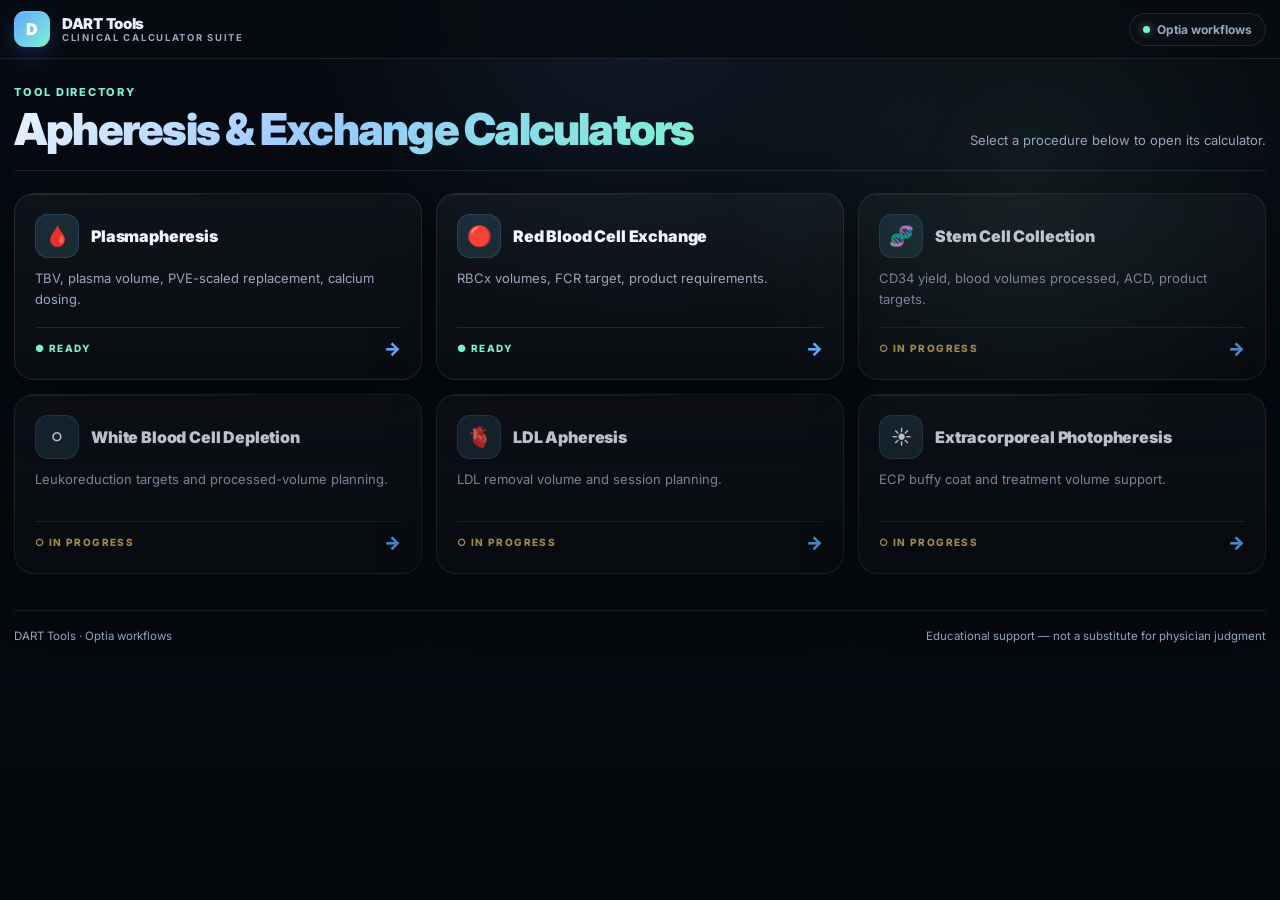
==== commit 499bb851: "Add files via upload" ====
--- a/index.html
+++ b/index.html
@@ -1,204 +1,239 @@
 <!DOCTYPE html>
 <html lang="en" data-theme="dark">
 <head>
-  <meta charset="UTF-8" />
-  <meta name="viewport" content="width=device-width, initial-scale=1.0" />
-  <title>DART Tools</title>
-  <link rel="preconnect" href="https://fonts.googleapis.com">
-  <link rel="preconnect" href="https://fonts.gstatic.com" crossorigin>
-  <link href="https://fonts.googleapis.com/css2?family=Inter:wght@400;500;600;700;800&display=swap" rel="stylesheet">
-  <style>
-    :root{
-      --bg:#0a0f17;
-      --panel:#121a25;
-      --panel-2:#182231;
-      --border:rgba(255,255,255,.08);
-      --text:#ecf3ff;
-      --muted:#9fb0c8;
-      --primary:#5ea8ff;
-      --shadow:0 18px 50px rgba(0,0,0,.35);
-    }
-    *{box-sizing:border-box;margin:0;padding:0}
-    body{
-      font-family:'Inter',sans-serif;
-      background:linear-gradient(180deg,#091019 0%, #060a10 100%);
-      color:var(--text);
-      min-height:100vh;
-      padding:12px;
-      -webkit-font-smoothing:antialiased;
-    }
-    a{text-decoration:none;color:inherit}
-    .wrap{
-      max-width:760px;
-      margin:0 auto;
-    }
-    .top{
-      margin-bottom:10px;
-    }
-    .title{
-      font-size:24px;
-      font-weight:900;
-      letter-spacing:-.04em;
-      line-height:1.05;
-    }
-    .sub{
-      margin-top:2px;
-      color:var(--muted);
-      font-size:12px;
-    }
-    .panel{
-      background:linear-gradient(180deg,var(--panel),var(--panel-2));
-      border:1px solid var(--border);
-      border-radius:18px;
-      padding:12px;
-      box-shadow:var(--shadow);
-    }
-    .tool-list{
-      display:grid;
-      gap:8px;
-    }
-    .tool-item{
-      display:flex;
-      align-items:center;
-      justify-content:space-between;
-      gap:12px;
-      padding:12px;
-      border-radius:14px;
-      background:rgba(255,255,255,.03);
-      border:1px solid var(--border);
-      transition:transform .15s ease, border-color .15s ease, background .15s ease;
-    }
-    .tool-item:hover{
-      transform:translateY(-1px);
-      border-color:rgba(94,168,255,.35);
-      background:rgba(94,168,255,.08);
-    }
-    .tool-left{
-      display:flex;
-      align-items:center;
-      gap:10px;
-      min-width:0;
-    }
-    .tool-icon{
-      width:38px;
-      height:38px;
-      border-radius:12px;
-      display:grid;
-      place-items:center;
-      flex-shrink:0;
-      font-size:17px;
-      background:linear-gradient(135deg, rgba(94,168,255,.16), rgba(94,168,255,.08));
-      border:1px solid rgba(94,168,255,.18);
-    }
-    .tool-text{
-      min-width:0;
-    }
-    .tool-title{
-      font-size:14px;
-      font-weight:800;
-      color:#eff5ff;
-      line-height:1.25;
-    }
-    .tool-meta{
-      font-size:11px;
-      color:var(--muted);
-      line-height:1.35;
-      margin-top:2px;
-    }
-    .tool-arrow{
-      flex-shrink:0;
-      font-size:16px;
-      color:var(--primary);
-    }
-
-    @media (max-width:520px){
-      body{padding:10px}
-      .title{font-size:22px}
-      .sub{font-size:11px}
-      .panel{padding:10px}
-      .tool-item{padding:10px}
-      .tool-icon{
-        width:34px;
-        height:34px;
-        font-size:15px;
-      }
-      .tool-title{font-size:13px}
-      .tool-meta{font-size:10px}
-      .tool-arrow{font-size:14px}
-    }
-  </style>
+<meta charset="UTF-8" />
+<meta name="viewport" content="width=device-width, initial-scale=1.0" />
+<title>DART Tools</title>
+<link rel="preconnect" href="https://fonts.googleapis.com">
+<link rel="preconnect" href="https://fonts.gstatic.com" crossorigin>
+<link href="https://fonts.googleapis.com/css2?family=Inter:wght@400;500;600;700;800;900&display=swap" rel="stylesheet">
+<style>
+:root{
+  --bg:#070b11;
+  --card:#111a27;
+  --card2:#0f1722;
+  --border:rgba(149,173,205,.14);
+  --border-strong:rgba(122,162,255,.28);
+  --text:#e9f0fa;
+  --muted:#96a7bf;
+  --primary:#61a8ff;
+  --primary2:#3b82f6;
+  --accent:#7ef0d2;
+  --gold:#cfa95f;
+  --shadow:0 20px 60px rgba(0,0,0,.35);
+  --nav-bg:rgba(7,11,17,.82);
+  --grid:rgba(255,255,255,.03);
+}
+*{box-sizing:border-box;margin:0;padding:0}
+html{scroll-behavior:smooth}
+body{
+  font-family:'Inter',system-ui,sans-serif;
+  background:
+    radial-gradient(circle at top, rgba(97,168,255,.10), transparent 30%),
+    radial-gradient(circle at 80% 20%, rgba(126,240,210,.08), transparent 24%),
+    linear-gradient(180deg, var(--bg), #05080d 100%);
+  color:var(--text);
+  -webkit-font-smoothing:antialiased;
+  overflow-x:hidden;
+  min-height:100vh;
+}
+body::before{
+  content:"";position:fixed;inset:0;pointer-events:none;
+  background:
+    linear-gradient(var(--grid) 1px, transparent 1px),
+    linear-gradient(90deg, var(--grid) 1px, transparent 1px);
+  background-size:40px 40px;opacity:.45;
+  mask-image:linear-gradient(to bottom, rgba(0,0,0,.35), transparent 80%);
+}
+a{text-decoration:none;color:inherit}
+.container{width:min(1280px, calc(100% - 28px));margin:0 auto}
+
+/* ── nav ──────────────────────────────────────────── */
+nav{
+  position:sticky;top:0;z-index:200;
+  backdrop-filter:blur(18px);
+  background:var(--nav-bg);
+  border-bottom:1px solid var(--border);
+}
+.nav-inner{
+  min-height:58px;display:flex;align-items:center;justify-content:space-between;
+  gap:12px;flex-wrap:wrap;padding:8px 0;
+}
+.brand{display:flex;align-items:center;gap:12px}
+.brand-mark{
+  width:36px;height:36px;border-radius:11px;
+  display:grid;place-items:center;
+  font-size:16px;font-weight:900;color:#fff;
+  background:linear-gradient(135deg,var(--primary),var(--accent));
+  box-shadow:inset 0 1px 0 rgba(255,255,255,.2),0 8px 24px rgba(59,130,246,.24);
+}
+.brand-title{font-size:15px;font-weight:900;letter-spacing:-.02em;line-height:1.15}
+.brand-sub{font-size:9.5px;text-transform:uppercase;letter-spacing:.18em;color:var(--muted);font-weight:700}
+.chip{
+  display:inline-flex;align-items:center;gap:7px;
+  padding:8px 13px;border-radius:999px;
+  border:1px solid var(--border);
+  background:rgba(255,255,255,.02);
+  color:var(--muted);font-size:12px;font-weight:700;
+}
+.chip .dot{width:7px;height:7px;border-radius:50%;background:var(--accent);box-shadow:0 0 8px rgba(126,240,210,.6);animation:pulse 2s infinite}
+@keyframes pulse{0%,100%{transform:scale(1);opacity:1}50%{transform:scale(.7);opacity:.5}}
+
+/* ── head bar ─────────────────────────────────────── */
+.head-bar{
+  padding:26px 0 18px;
+  display:flex;align-items:flex-end;justify-content:space-between;gap:16px;flex-wrap:wrap;
+  border-bottom:1px solid var(--border);margin-bottom:22px;
+}
+.head-kicker{
+  font-size:11px;text-transform:uppercase;letter-spacing:.16em;
+  color:var(--accent);font-weight:800;margin-bottom:8px;
+}
+.head-title{
+  font-size:clamp(28px,4.2vw,44px);
+  line-height:1.02;letter-spacing:-.04em;font-weight:900;
+}
+.head-title .accent{
+  background:linear-gradient(135deg,#eaf3ff 0%,#99c9ff 45%,#7ef0d2 100%);
+  -webkit-background-clip:text;background-clip:text;color:transparent;
+}
+.head-meta{font-size:13px;color:var(--muted);max-width:420px;line-height:1.65;text-align:right}
+
+/* ── tool grid ────────────────────────────────────── */
+.tools{
+  display:grid;
+  grid-template-columns:repeat(3, 1fr);
+  gap:14px;
+  padding-bottom:28px;
+}
+.tool{
+  display:flex;flex-direction:column;justify-content:space-between;
+  gap:16px;padding:20px;min-height:180px;
+  border-radius:20px;
+  background:linear-gradient(180deg, rgba(255,255,255,.04), rgba(255,255,255,.015));
+  border:1px solid var(--border);
+  box-shadow:var(--shadow);
+  transition:transform .22s ease, border-color .22s ease, background .22s ease, box-shadow .22s ease;
+  position:relative;overflow:hidden;
+}
+.tool::before{
+  content:"";position:absolute;inset:0 auto auto 0;width:100%;height:1px;
+  background:linear-gradient(90deg, rgba(255,255,255,.12), transparent 60%);
+}
+.tool:hover{
+  transform:translateY(-3px);
+  border-color:rgba(97,168,255,.34);
+  background:linear-gradient(180deg, rgba(97,168,255,.09), rgba(255,255,255,.02));
+  box-shadow:0 24px 48px rgba(0,0,0,.32);
+}
+.tool-head{display:flex;align-items:center;gap:12px}
+.tool-icon{
+  width:44px;height:44px;border-radius:13px;
+  display:grid;place-items:center;flex-shrink:0;
+  font-size:20px;
+  background:linear-gradient(135deg, rgba(97,168,255,.16), rgba(126,240,210,.12));
+  border:1px solid rgba(97,168,255,.18);
+}
+.tool-title{font-size:16px;font-weight:900;color:#eff5ff;letter-spacing:-.01em}
+.tool-desc{font-size:13px;color:var(--muted);line-height:1.65}
+.tool-foot{
+  display:flex;align-items:center;justify-content:space-between;
+  padding-top:10px;border-top:1px solid var(--border);
+}
+.tool-tag{
+  font-size:10px;text-transform:uppercase;letter-spacing:.14em;
+  color:var(--muted);font-weight:800;
+}
+.tool-tag.ready{color:var(--accent)}
+.tool-tag.wip{color:var(--gold)}
+.tool-arrow{
+  font-size:18px;color:var(--primary);font-weight:900;
+  transition:transform .2s ease;
+}
+.tool:hover .tool-arrow{transform:translateX(4px)}
+
+.tool.wip{opacity:.78}
+.tool.wip:hover{opacity:1}
+
+/* ── footer ───────────────────────────────────────── */
+.foot{
+  padding:18px 0 34px;border-top:1px solid var(--border);
+  color:var(--muted);font-size:11.5px;
+  display:flex;justify-content:space-between;gap:14px;flex-wrap:wrap;
+  margin-top:8px;
+}
+
+@media (max-width:900px){.tools{grid-template-columns:repeat(2,1fr)}}
+@media (max-width:560px){
+  .tools{grid-template-columns:1fr}
+  .head-meta{text-align:left}
+}
+</style>
 </head>
 <body>
-  <div class="wrap">
-    <div class="top">
-      <div class="title">DART Tools</div>
-      <div class="sub">Clinical calculator index</div>
+
+<nav>
+  <div class="container nav-inner">
+    <a class="brand" href="index.html">
+      <div class="brand-mark">D</div>
+      <div>
+        <div class="brand-title">DART Tools</div>
+        <div class="brand-sub">Clinical calculator suite</div>
+      </div>
+    </a>
+    <span class="chip"><span class="dot"></span>Optia workflows</span>
+  </div>
+</nav>
+
+<div class="container">
+
+  <div class="head-bar">
+    <div>
+      <div class="head-kicker">Tool Directory</div>
+      <div class="head-title"><span class="accent">Apheresis &amp; Exchange Calculators</span></div>
     </div>
-
-    <section class="panel">
-      <div class="tool-list" id="toolList"></div>
-    </section>
+    <div class="head-meta">Select a procedure below to open its calculator.</div>
   </div>
 
-  <script>
-    const tools = [
-      {
-        title: "Plasmapheresis",
-        description: "Procedure and exchange calculations",
-        href: "plasmapheresis.html",
-        icon: "🩸"
-      },
-      {
-        title: "RBC Exchange",
-        description: "RBCx planning tools",
-        href: "rbcx.html",
-        icon: "🔴"
-      },
-      {
-        title: "Stem Cell Collection",
-        description: "Collection planning tools",
-        href: "stem-cell-collection.html",
-        icon: "🧬"
-      },
-      {
-        title: "WBC Depletion",
-        description: "Depletion workflow calculators",
-        href: "white-blood-cell-depletion.html",
-        icon: "⚪"
-      },
-      {
-        title: "LDL Apheresis",
-        description: "LDL treatment tools",
-        href: "ldl-apheresis.html",
-        icon: "🫀"
-      },
-      {
-        title: "Photopheresis",
-        description: "Photopheresis support tools",
-        href: "extracorporeal-photopheresis.html",
-        icon: "☀️"
-      }
-    ];
-
-    function createToolCard(tool){
-      const a = document.createElement('a');
-      a.className = 'tool-item';
-      a.href = tool.href;
-      a.innerHTML = `
-        <div class="tool-left">
-          <div class="tool-icon">${tool.icon}</div>
-          <div class="tool-text">
-            <div class="tool-title">${tool.title}</div>
-            <div class="tool-meta">${tool.description}</div>
-          </div>
-        </div>
-        <div class="tool-arrow">→</div>
-      `;
-      return a;
-    }
-
-    const toolList = document.getElementById('toolList');
-    tools.forEach(tool => toolList.appendChild(createToolCard(tool)));
-  </script>
+  <div class="tools" id="toolGrid"></div>
+
+  <div class="foot">
+    <span>DART Tools · Optia workflows</span>
+    <span>Educational support — not a substitute for physician judgment</span>
+  </div>
+
+</div>
+
+<script>
+const tools = [
+  { title:"Plasmapheresis",                title_short:"TPE",   href:"plasmapheresis.html",                icon:"🩸", desc:"TBV, plasma volume, PVE-scaled replacement, calcium dosing.", status:"ready" },
+  { title:"Red Blood Cell Exchange",       title_short:"RBCx",  href:"rbcx.html",                           icon:"🔴", desc:"RBCx volumes, FCR target, product requirements.",             status:"ready" },
+  { title:"Stem Cell Collection",          title_short:"HPC",   href:"stem-cell-collection.html",           icon:"🧬", desc:"CD34 yield, blood volumes processed, ACD, product targets.",  status:"wip"   },
+  { title:"White Blood Cell Depletion",    title_short:"WBCx",  href:"white-blood-cell-depletion.html",     icon:"⚪", desc:"Leukoreduction targets and processed-volume planning.",       status:"wip"   },
+  { title:"LDL Apheresis",                 title_short:"LDL",   href:"ldl-apheresis.html",                  icon:"🫀", desc:"LDL removal volume and session planning.",                    status:"wip"   },
+  { title:"Extracorporeal Photopheresis",  title_short:"ECP",   href:"extracorporeal-photopheresis.html",   icon:"☀️", desc:"ECP buffy coat and treatment volume support.",                status:"wip"   }
+];
+
+const grid = document.getElementById('toolGrid');
+tools.forEach(t => {
+  const a = document.createElement('a');
+  a.className = 'tool' + (t.status==='wip' ? ' wip' : '');
+  a.href = t.href;
+  a.innerHTML = `
+    <div>
+      <div class="tool-head">
+        <div class="tool-icon">${t.icon}</div>
+        <div class="tool-title">${t.title}</div>
+      </div>
+      <div style="height:10px"></div>
+      <div class="tool-desc">${t.desc}</div>
+    </div>
+    <div class="tool-foot">
+      <span class="tool-tag ${t.status==='ready'?'ready':'wip'}">${t.status==='ready'?'● Ready':'○ In progress'}</span>
+      <span class="tool-arrow">→</span>
+    </div>`;
+  grid.appendChild(a);
+});
+</script>
 </body>
-</html>+</html>
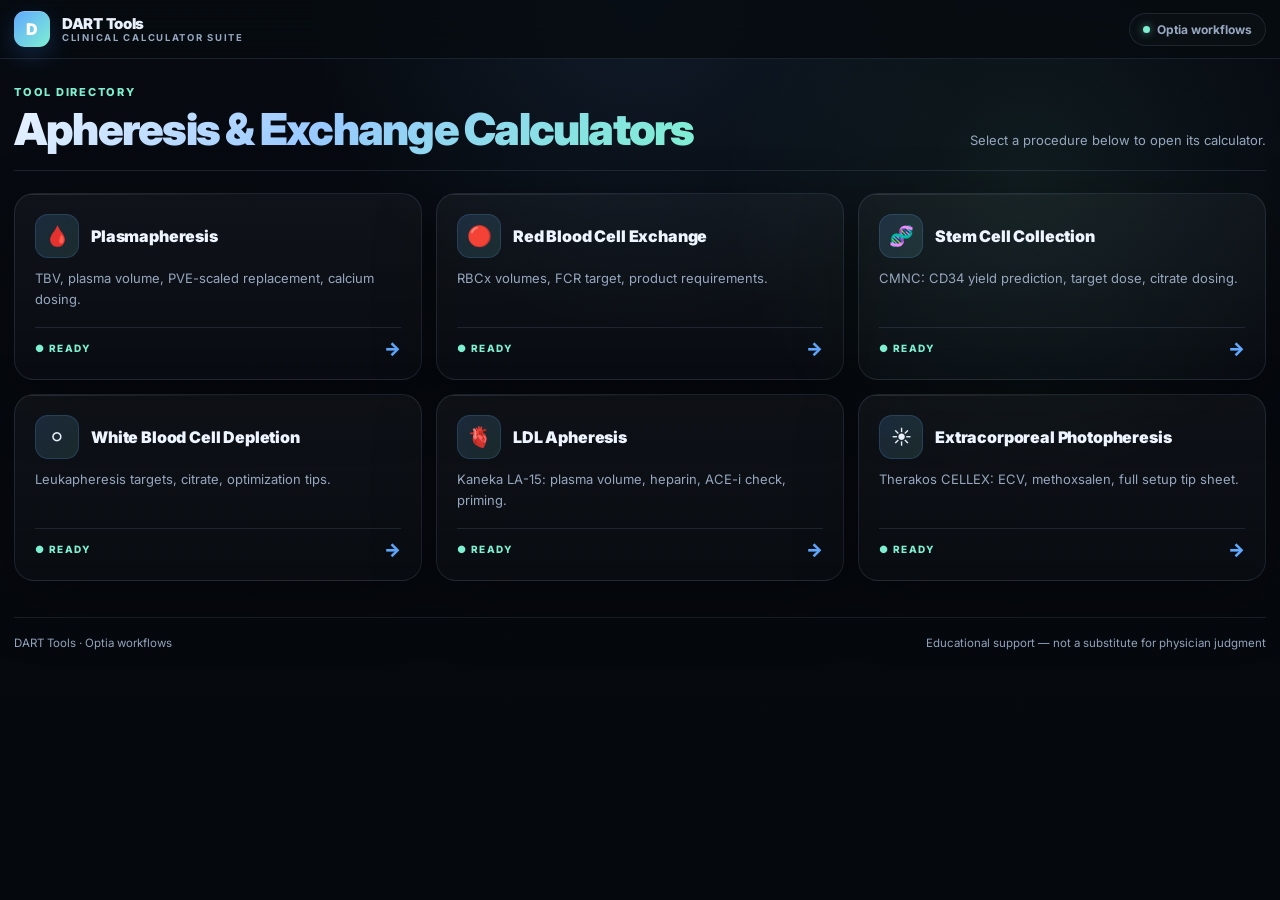
==== commit bffe9b46: "Add files via upload" ====
--- a/index.html
+++ b/index.html
@@ -208,10 +208,10 @@
 const tools = [
   { title:"Plasmapheresis",                title_short:"TPE",   href:"plasmapheresis.html",                icon:"🩸", desc:"TBV, plasma volume, PVE-scaled replacement, calcium dosing.", status:"ready" },
   { title:"Red Blood Cell Exchange",       title_short:"RBCx",  href:"rbcx.html",                           icon:"🔴", desc:"RBCx volumes, FCR target, product requirements.",             status:"ready" },
-  { title:"Stem Cell Collection",          title_short:"HPC",   href:"stem-cell-collection.html",           icon:"🧬", desc:"CD34 yield, blood volumes processed, ACD, product targets.",  status:"wip"   },
-  { title:"White Blood Cell Depletion",    title_short:"WBCx",  href:"white-blood-cell-depletion.html",     icon:"⚪", desc:"Leukoreduction targets and processed-volume planning.",       status:"wip"   },
-  { title:"LDL Apheresis",                 title_short:"LDL",   href:"ldl-apheresis.html",                  icon:"🫀", desc:"LDL removal volume and session planning.",                    status:"wip"   },
-  { title:"Extracorporeal Photopheresis",  title_short:"ECP",   href:"extracorporeal-photopheresis.html",   icon:"☀️", desc:"ECP buffy coat and treatment volume support.",                status:"wip"   }
+  { title:"Stem Cell Collection",          title_short:"HPC",   href:"stem-cell-collection.html",           icon:"🧬", desc:"CMNC: CD34 yield prediction, target dose, citrate dosing.",   status:"ready" },
+  { title:"White Blood Cell Depletion",    title_short:"WBCx",  href:"white-blood-cell-depletion.html",     icon:"⚪", desc:"Leukapheresis targets, citrate, optimization tips.",          status:"ready" },
+  { title:"LDL Apheresis",                 title_short:"LDL",   href:"ldl-apheresis.html",                  icon:"🫀", desc:"Kaneka LA-15: plasma volume, heparin, ACE-i check, priming.", status:"ready" },
+  { title:"Extracorporeal Photopheresis",  title_short:"ECP",   href:"extracorporeal-photopheresis.html",   icon:"☀️", desc:"Therakos CELLEX: ECV, methoxsalen, full setup tip sheet.",    status:"ready" }
 ];
 
 const grid = document.getElementById('toolGrid');
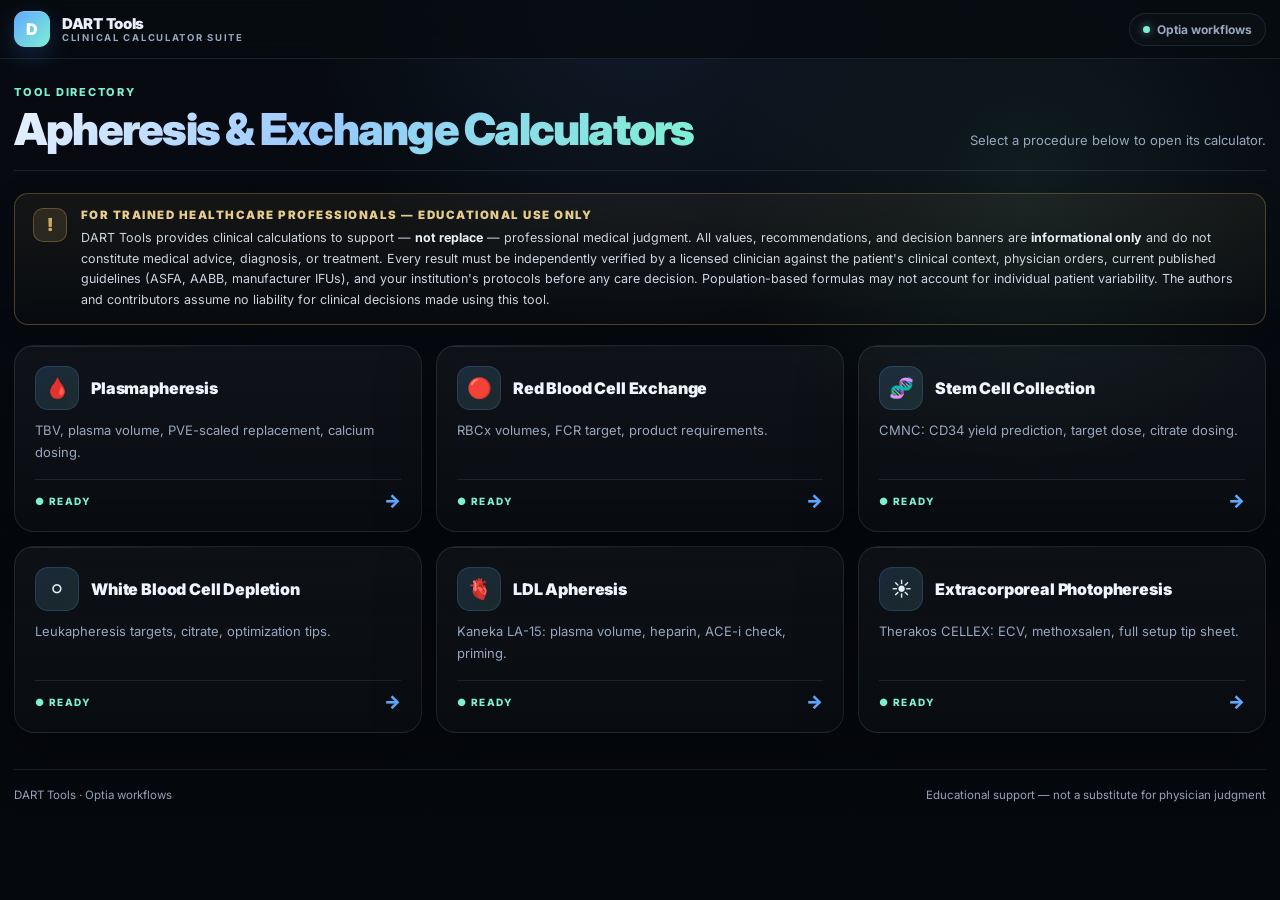
==== commit ed9cd2d5: "Add files via upload" ====
--- a/index.html
+++ b/index.html
@@ -155,6 +155,33 @@
 .tool.wip{opacity:.78}
 .tool.wip:hover{opacity:1}
 
+/* ── disclaimer ──────────────────────────────────── */
+.disclaimer{
+  margin:0 0 20px 0;padding:14px 18px;
+  border-radius:14px;
+  border:1px solid rgba(207,169,95,.32);
+  background:linear-gradient(180deg, rgba(207,169,95,.07), rgba(207,169,95,.015));
+  display:flex;gap:14px;align-items:flex-start;
+  box-shadow:0 6px 24px rgba(0,0,0,.18);
+}
+.disclaimer-icon{
+  flex-shrink:0;width:34px;height:34px;border-radius:10px;
+  display:grid;place-items:center;
+  background:rgba(207,169,95,.14);color:var(--gold);
+  font-size:18px;font-weight:900;
+  border:1px solid rgba(207,169,95,.32);
+}
+.disclaimer-body{flex:1;min-width:0}
+.disclaimer-title{
+  font-size:11.5px;font-weight:900;
+  text-transform:uppercase;letter-spacing:.13em;
+  color:#e6cc8a;margin-bottom:6px;
+}
+.disclaimer-text{
+  font-size:12.5px;line-height:1.65;color:#cdd6e2;
+}
+.disclaimer-text strong{color:#eaf0fa}
+
 /* ── footer ───────────────────────────────────────── */
 .foot{
   padding:18px 0 34px;border-top:1px solid var(--border);
@@ -194,6 +221,16 @@
     </div>
     <div class="head-meta">Select a procedure below to open its calculator.</div>
   </div>
+
+  <section class="disclaimer" role="note" aria-label="Medical disclaimer">
+    <div class="disclaimer-icon">!</div>
+    <div class="disclaimer-body">
+      <div class="disclaimer-title">For Trained Healthcare Professionals — Educational Use Only</div>
+      <div class="disclaimer-text">
+        DART Tools provides clinical calculations to support — <strong>not replace</strong> — professional medical judgment. All values, recommendations, and decision banners are <strong>informational only</strong> and do not constitute medical advice, diagnosis, or treatment. Every result must be independently verified by a licensed clinician against the patient's clinical context, physician orders, current published guidelines (ASFA, AABB, manufacturer IFUs), and your institution's protocols before any care decision. Population-based formulas may not account for individual patient variability. The authors and contributors assume no liability for clinical decisions made using this tool.
+      </div>
+    </div>
+  </section>
 
   <div class="tools" id="toolGrid"></div>
 
